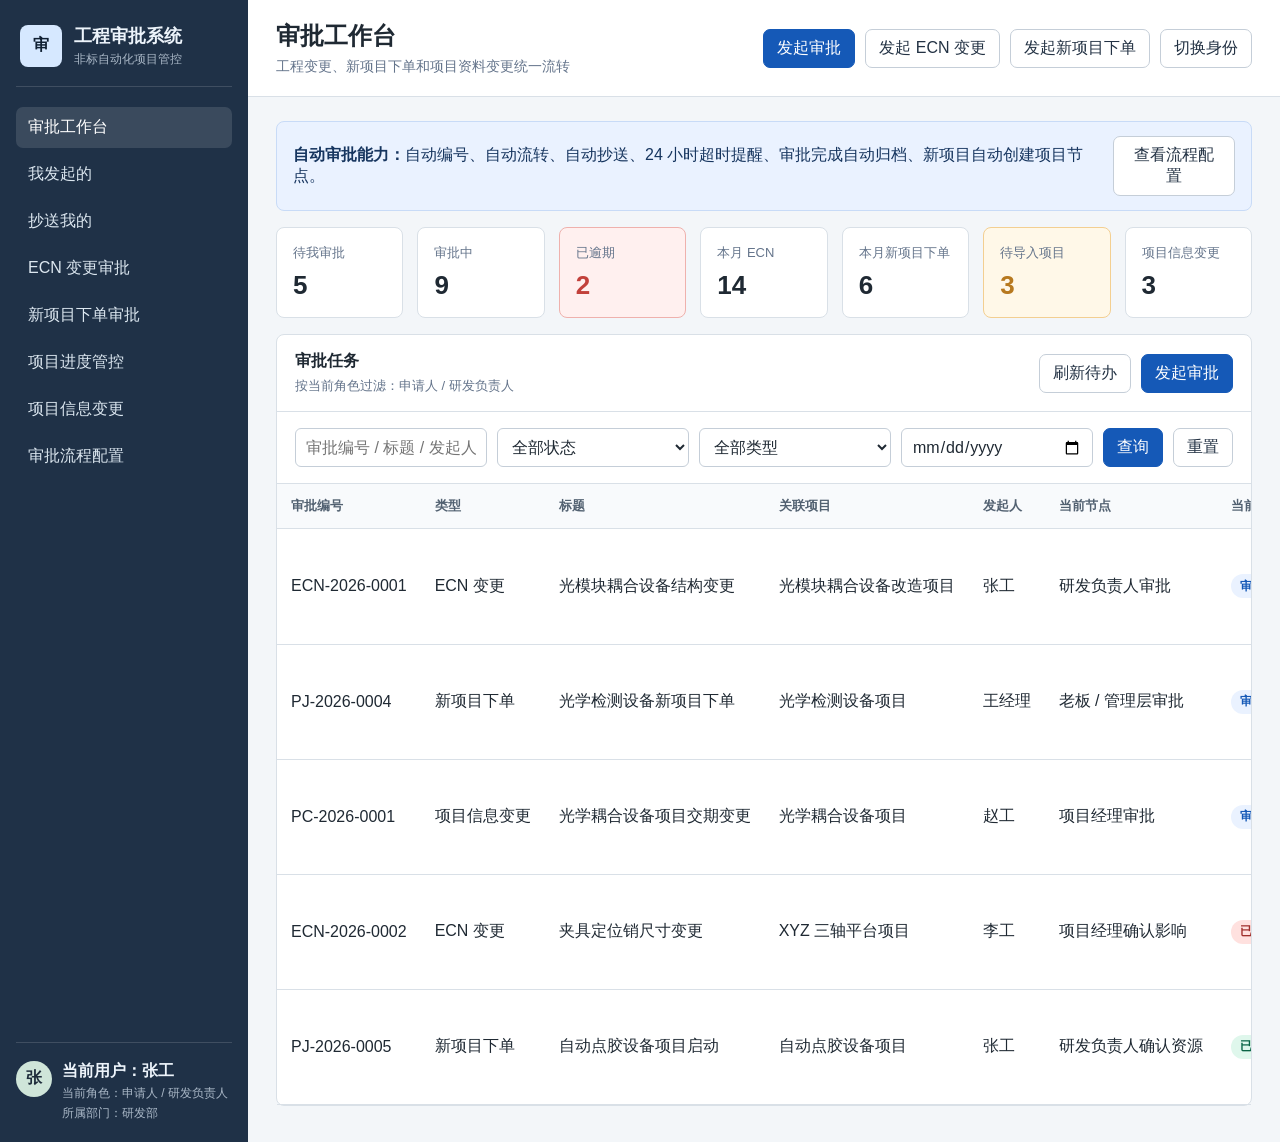
==== frontend-prototype/index.html @ 6fae62ae "Implement approval workflow prototype" ====
<!doctype html>
<html lang="zh-CN">
  <head>
    <meta charset="UTF-8" />
    <meta name="viewport" content="width=device-width, initial-scale=1.0" />
    <title>工程项目自动审批与进度管控 Demo</title>
    <link rel="stylesheet" href="./styles.css" />
  </head>
  <body>
    <div class="app-shell">
      <aside class="sidebar">
        <div class="brand">
          <div class="brand-mark">审</div>
          <div>
            <div class="brand-title">工程审批系统</div>
            <div class="brand-subtitle">非标自动化项目管控</div>
          </div>
        </div>

        <nav class="nav-group" aria-label="主导航">
          <button class="nav-item active" data-route="dashboard">审批工作台</button>
          <button class="nav-item" data-route="mine">我发起的</button>
          <button class="nav-item" data-route="cc">抄送我的</button>
          <button class="nav-item" data-route="ecn-list">ECN 变更审批</button>
          <button class="nav-item" data-route="project-list">新项目下单审批</button>
          <button class="nav-item" data-route="project-progress">项目进度管控</button>
          <button class="nav-item" data-route="project-change">项目信息变更</button>
          <button class="nav-item" data-route="templates">审批流程配置</button>
        </nav>

        <div class="sidebar-user">
          <div class="avatar">张</div>
          <div>
            <div class="user-name" id="current-user-name">当前用户：张工</div>
            <div class="user-role" id="current-user-role">当前角色：申请人 / 研发负责人</div>
            <div class="user-role" id="current-user-dept">所属部门：研发部</div>
          </div>
        </div>
      </aside>

      <main class="main">
        <header class="topbar">
          <div>
            <h1 id="page-title">审批工作台</h1>
            <p id="page-subtitle">工程变更、新项目下单和项目资料变更统一流转</p>
          </div>
          <div class="top-actions">
            <button class="primary-btn" data-action="start-approval">发起审批</button>
            <button class="ghost-btn" data-route="ecn-form">发起 ECN 变更</button>
            <button class="ghost-btn" data-route="project-form">发起新项目下单</button>
            <button class="ghost-btn subtle" data-action="switch-user">切换身份</button>
          </div>
        </header>

        <section id="view-root" class="view-root"></section>
      </main>
    </div>

    <div id="modal" class="modal-backdrop hidden" role="dialog" aria-modal="true">
      <div class="modal">
        <div class="modal-header">
          <h2 id="modal-title">操作确认</h2>
          <button class="icon-btn" data-action="close-modal" aria-label="关闭">×</button>
        </div>
        <div id="modal-body" class="modal-body"></div>
        <div class="modal-footer">
          <button class="ghost-btn" data-action="close-modal">取消</button>
          <button class="primary-btn" data-action="close-modal">确认</button>
        </div>
      </div>
    </div>

    <script src="./app.js"></script>
  </body>
</html>
---- frontend-prototype/styles.css ----
:root {
  --bg: #f3f6f9;
  --panel: #ffffff;
  --line: #d9e0e7;
  --line-strong: #c5ced8;
  --text: #1f2933;
  --muted: #64748b;
  --soft: #eef3f7;
  --primary: #1559b7;
  --primary-strong: #103f85;
  --green: #0f8a5f;
  --red: #c2413b;
  --amber: #b7791f;
  --teal: #087f8c;
  --blue-soft: #eaf2ff;
  --radius: 8px;
  font-family: "Microsoft YaHei", "PingFang SC", Arial, sans-serif;
}

* {
  box-sizing: border-box;
}

body {
  margin: 0;
  color: var(--text);
  background: var(--bg);
}

button,
input,
select,
textarea {
  font: inherit;
}

button {
  cursor: pointer;
}

.app-shell {
  display: grid;
  grid-template-columns: 248px 1fr;
  min-height: 100vh;
}

.sidebar {
  display: flex;
  flex-direction: column;
  gap: 20px;
  padding: 20px 16px;
  color: #edf4fb;
  background: #1f3147;
}

.brand {
  display: flex;
  align-items: center;
  gap: 12px;
  padding: 4px 4px 18px;
  border-bottom: 1px solid rgba(255, 255, 255, 0.14);
}

.brand-mark {
  display: grid;
  width: 42px;
  height: 42px;
  place-items: center;
  border-radius: 8px;
  color: #102033;
  font-weight: 800;
  background: #d6e8ff;
}

.brand-title {
  font-size: 18px;
  font-weight: 700;
}

.brand-subtitle,
.user-role {
  margin-top: 3px;
  color: #aab8c7;
  font-size: 12px;
}

.brand-subtitle {
  max-width: 150px;
  line-height: 1.4;
}

.nav-group {
  display: grid;
  gap: 6px;
}

.nav-item {
  width: 100%;
  padding: 10px 12px;
  color: #dce7f0;
  text-align: left;
  background: transparent;
  border: 0;
  border-radius: 7px;
}

.nav-item:hover,
.nav-item.active {
  color: #ffffff;
  background: rgba(255, 255, 255, 0.12);
}

.sidebar-user {
  display: grid;
  grid-template-columns: 36px 1fr;
  align-items: start;
  gap: 10px;
  padding-top: 18px;
  margin-top: auto;
  border-top: 1px solid rgba(255, 255, 255, 0.14);
}

.avatar {
  display: grid;
  width: 36px;
  height: 36px;
  place-items: center;
  color: #1d2b3a;
  font-weight: 700;
  background: #cfe5d9;
  border-radius: 50%;
}

.user-name {
  font-weight: 700;
}

.main {
  min-width: 0;
}

.topbar {
  display: flex;
  align-items: center;
  justify-content: space-between;
  gap: 24px;
  padding: 20px 28px;
  background: var(--panel);
  border-bottom: 1px solid var(--line);
}

h1,
h2,
h3,
p {
  margin: 0;
}

h1 {
  font-size: 24px;
}

#page-subtitle {
  margin-top: 6px;
  color: var(--muted);
  font-size: 14px;
}

.top-actions,
.toolbar,
.button-row,
.modal-footer {
  display: flex;
  align-items: center;
  gap: 10px;
  flex-wrap: wrap;
}

.top-actions {
  justify-content: flex-end;
}

.view-root {
  padding: 24px 28px 36px;
}

.layout-grid {
  display: grid;
  gap: 16px;
}

.summary-grid {
  display: grid;
  grid-template-columns: repeat(4, minmax(150px, 1fr));
  gap: 14px;
  margin-bottom: 16px;
}

.summary-grid.six {
  grid-template-columns: repeat(6, minmax(120px, 1fr));
}

.summary-grid.seven {
  grid-template-columns: repeat(7, minmax(110px, 1fr));
}

.metric {
  padding: 16px;
  background: var(--panel);
  border: 1px solid var(--line);
  border-radius: var(--radius);
}

.metric.warning {
  border-color: #f3cf91;
  background: #fff8e8;
}

.metric.danger {
  border-color: #efb1ad;
  background: #fff0ef;
}

.metric-label {
  color: var(--muted);
  font-size: 13px;
}

.metric-value {
  margin-top: 8px;
  font-size: 26px;
  font-weight: 800;
}

.metric.warning .metric-value {
  color: var(--amber);
}

.metric.danger .metric-value {
  color: var(--red);
}

.panel {
  background: var(--panel);
  border: 1px solid var(--line);
  border-radius: var(--radius);
}

.panel-header {
  display: flex;
  align-items: center;
  justify-content: space-between;
  gap: 16px;
  padding: 16px 18px;
  border-bottom: 1px solid var(--line);
}

.panel-title {
  font-size: 16px;
  font-weight: 800;
}

.panel-subtitle {
  margin-top: 5px;
  color: var(--muted);
  font-size: 13px;
}

.filters {
  display: grid;
  grid-template-columns: repeat(4, minmax(140px, 1fr)) auto;
  gap: 10px;
  padding: 16px 18px;
  border-bottom: 1px solid var(--line);
}

.form-grid {
  display: grid;
  grid-template-columns: repeat(2, minmax(0, 1fr));
  gap: 14px 16px;
  padding: 18px;
}

.form-grid.three {
  grid-template-columns: repeat(3, minmax(0, 1fr));
}

.form-grid.modal-form {
  grid-template-columns: repeat(2, minmax(0, 1fr));
  padding: 0;
}

.field {
  display: grid;
  gap: 6px;
}

.field.full {
  grid-column: 1 / -1;
}

label {
  color: #344054;
  font-size: 13px;
  font-weight: 700;
}

input,
select,
textarea {
  width: 100%;
  min-height: 38px;
  padding: 8px 10px;
  color: var(--text);
  background: #fff;
  border: 1px solid var(--line-strong);
  border-radius: 6px;
}

textarea {
  min-height: 92px;
  resize: vertical;
}

.radio-row {
  display: flex;
  gap: 8px;
  flex-wrap: wrap;
}

.segmented {
  display: inline-flex;
  overflow: hidden;
  border: 1px solid var(--line-strong);
  border-radius: 7px;
}

.segmented button {
  min-width: 72px;
  padding: 8px 12px;
  background: #fff;
  border: 0;
  border-right: 1px solid var(--line-strong);
}

.segmented button:last-child {
  border-right: 0;
}

.segmented button.active {
  color: #fff;
  background: var(--primary);
}

.primary-btn,
.ghost-btn,
.danger-btn,
.success-btn,
.icon-btn {
  min-height: 36px;
  padding: 8px 13px;
  border-radius: 7px;
  border: 1px solid transparent;
}

.primary-btn {
  color: #fff;
  background: var(--primary);
  border-color: var(--primary);
}

.primary-btn:hover {
  background: var(--primary-strong);
}

.primary-btn.alt {
  background: var(--teal);
  border-color: var(--teal);
}

.subtle {
  color: #526171;
  background: #f8fafc;
}

.ghost-btn {
  color: #233244;
  background: #fff;
  border-color: var(--line-strong);
}

.danger-btn {
  color: #fff;
  background: var(--red);
}

.success-btn {
  color: #fff;
  background: var(--green);
}

.icon-btn {
  width: 36px;
  padding: 0;
  font-size: 22px;
  background: #fff;
  border-color: var(--line-strong);
}

.table-wrap {
  overflow-x: auto;
}

table {
  width: 100%;
  min-width: 960px;
  border-collapse: collapse;
}

th,
td {
  padding: 13px 14px;
  text-align: left;
  border-bottom: 1px solid var(--line);
  white-space: nowrap;
}

.wrap-cell {
  white-space: normal;
  min-width: 240px;
  line-height: 1.5;
}

th {
  color: #526171;
  font-size: 13px;
  background: #f8fafc;
}

tr:hover td {
  background: #f9fbfd;
}

.status {
  display: inline-flex;
  align-items: center;
  min-height: 24px;
  padding: 3px 9px;
  border-radius: 999px;
  font-size: 12px;
  font-weight: 700;
}

.status.pending {
  color: #1559b7;
  background: #eaf2ff;
}

.status.approved {
  color: #086344;
  background: #dff7ec;
}

.status.returned {
  color: #8a5600;
  background: #ffe8bf;
}

.status.rejected {
  color: #9f2e2b;
  background: #ffe1df;
}

.status.draft {
  color: #44546a;
  background: #e8edf3;
}

.status.unread {
  color: #125f70;
  background: #dff5f8;
}

.status.overdue,
.status.delayed {
  color: #9f2e2b;
  background: #ffe1df;
}

.status.running,
.status.warning {
  color: #7a4c0c;
  background: #fff3d6;
}

.status.notStarted {
  color: #44546a;
  background: #e8edf3;
}

.status.completed,
.status.archived,
.status.read {
  color: #086344;
  background: #dff7ec;
}

.detail-grid {
  display: grid;
  grid-template-columns: 1.1fr 0.9fr;
  gap: 16px;
}

.project-detail-layout {
  grid-template-columns: 1fr 1fr;
}

.wide {
  grid-column: 1 / -1;
}

.info-list {
  display: grid;
  grid-template-columns: repeat(2, minmax(0, 1fr));
  gap: 12px;
  padding: 18px;
}

.info-list.three-cols {
  grid-template-columns: repeat(3, minmax(0, 1fr));
}

.info-item {
  min-width: 0;
}

.info-label {
  color: var(--muted);
  font-size: 12px;
}

.info-value {
  margin-top: 5px;
  font-weight: 700;
  overflow-wrap: anywhere;
}

.steps {
  display: grid;
  gap: 12px;
  padding: 18px;
}

.step {
  display: grid;
  grid-template-columns: 30px 1fr;
  gap: 10px;
}

.step-dot {
  display: grid;
  width: 28px;
  height: 28px;
  place-items: center;
  color: #fff;
  background: var(--line-strong);
  border-radius: 50%;
  font-size: 13px;
  font-weight: 800;
}

.step.done .step-dot {
  background: var(--green);
}

.step.now .step-dot {
  background: var(--primary);
}

.step-title {
  font-weight: 800;
}

.step-meta {
  margin-top: 4px;
  color: var(--muted);
  font-size: 13px;
}

.timeline {
  display: grid;
  gap: 12px;
  padding: 18px;
}

.automation-strip {
  display: flex;
  align-items: center;
  justify-content: space-between;
  gap: 16px;
  padding: 14px 16px;
  margin-bottom: 16px;
  color: #16355f;
  background: #eaf2ff;
  border: 1px solid #c8dbf7;
  border-radius: var(--radius);
}

.timeline-board {
  display: grid;
  gap: 16px;
  margin: 16px 0;
}

.project-card {
  padding: 18px;
}

.project-card-head,
.project-card-footer,
.progress-info {
  display: flex;
  align-items: center;
  justify-content: space-between;
  gap: 16px;
}

.project-card h2 {
  margin-top: 4px;
  font-size: 20px;
}

.project-code,
.project-meta {
  color: var(--muted);
  font-size: 13px;
}

.project-meta {
  margin-top: 6px;
}

.project-progress {
  margin-top: 16px;
}

.progress-info {
  margin-bottom: 7px;
  color: var(--muted);
  font-size: 13px;
}

.progress-info strong {
  color: var(--text);
}

.progress-track {
  height: 9px;
  overflow: hidden;
  background: #e7edf3;
  border-radius: 999px;
}

.progress-track div {
  height: 100%;
  background: var(--primary);
  border-radius: inherit;
}

.progress-block {
  padding: 0 18px 18px;
}

.node-strip {
  display: grid;
  grid-template-columns: repeat(6, minmax(118px, 1fr));
  gap: 10px;
  margin-top: 18px;
  overflow-x: auto;
  padding-bottom: 2px;
}

.node-strip.detail-nodes {
  grid-template-columns: repeat(11, minmax(126px, 1fr));
  padding: 18px;
  margin-top: 0;
}

.time-node {
  min-height: 112px;
  padding: 12px;
  border: 1px solid var(--line);
  border-radius: 8px;
  background: #f8fafc;
}

.time-node.done {
  border-color: #acd9c6;
  background: #eefaf4;
}

.time-node.completed {
  border-color: #acd9c6;
  background: #eefaf4;
}

.time-node.now {
  border-color: #a9c7ef;
  background: #eef5ff;
}

.time-node.running {
  border-color: #a9c7ef;
  background: #eef5ff;
}

.time-node.risk {
  border-color: #f2c0b8;
  background: #fff0ee;
}

.time-node.warning,
.time-node.delayed {
  border-color: #f2c0b8;
  background: #fff0ee;
}

.node-index {
  display: grid;
  width: 26px;
  height: 26px;
  place-items: center;
  color: #fff;
  font-size: 12px;
  font-weight: 800;
  background: #8a98a8;
  border-radius: 50%;
}

.time-node.done .node-index {
  background: var(--green);
}

.time-node.completed .node-index {
  background: var(--green);
}

.time-node.now .node-index {
  background: var(--primary);
}

.time-node.running .node-index {
  background: var(--primary);
}

.time-node.risk .node-index {
  background: var(--red);
}

.time-node.warning .node-index,
.time-node.delayed .node-index {
  background: var(--red);
}

.node-name {
  margin-top: 12px;
  font-weight: 800;
}

.node-date {
  margin-top: 5px;
  color: var(--muted);
  font-size: 13px;
}

.node-owner {
  margin-top: 6px;
  color: #344054;
  font-size: 12px;
  font-weight: 700;
}

.project-card-footer {
  margin-top: 16px;
  padding-top: 14px;
  border-top: 1px solid var(--line);
}

.risk {
  display: inline-flex;
  align-items: center;
  min-height: 26px;
  padding: 4px 10px;
  border-radius: 999px;
  font-size: 12px;
  font-weight: 800;
  white-space: nowrap;
}

.risk.safe {
  color: #086344;
  background: #dff7ec;
}

.risk.warning {
  color: #8a5600;
  background: #ffe8bf;
}

.risk.danger {
  color: #9f2e2b;
  background: #ffe1df;
}

.auto-list,
.attachment-list {
  display: grid;
  gap: 10px;
  padding: 18px;
}

.auto-list span,
.attachment-list div {
  padding: 10px 12px;
  background: #f8fafc;
  border: 1px solid var(--line);
  border-radius: 7px;
}

.compare-grid {
  display: grid;
  grid-template-columns: repeat(2, minmax(0, 1fr));
  gap: 14px;
  padding: 18px;
}

.compare-grid > div {
  padding: 14px;
  min-height: 126px;
  background: #f8fafc;
  border: 1px solid var(--line);
  border-radius: 8px;
}

.compare-label {
  margin-bottom: 8px;
  color: var(--muted);
  font-size: 13px;
  font-weight: 800;
}

.flow-steps {
  grid-template-columns: 1fr;
}

.check-grid {
  display: flex;
  flex-wrap: wrap;
  gap: 8px;
}

.check-pill {
  display: inline-flex;
  align-items: center;
  gap: 6px;
  min-height: 34px;
  padding: 6px 10px;
  font-weight: 500;
  background: #f8fafc;
  border: 1px solid var(--line-strong);
  border-radius: 999px;
}

.check-pill input {
  width: auto;
  min-height: auto;
}

.upload-box {
  display: flex;
  align-items: center;
  gap: 10px;
  flex-wrap: wrap;
  min-height: 64px;
  padding: 12px;
  color: var(--muted);
  background: #f8fafc;
  border: 1px dashed var(--line-strong);
  border-radius: 8px;
}

.choice-list {
  display: grid;
  gap: 10px;
}

.choice-list button {
  padding: 14px;
  text-align: left;
  color: #17375e;
  font-weight: 800;
  background: #f8fafc;
  border: 1px solid var(--line);
  border-radius: 8px;
}

.choice-list button:hover {
  border-color: #a9c7ef;
  background: #eef5ff;
}

.form-error {
  min-height: 20px;
  color: var(--red);
  font-size: 13px;
}

.log-item {
  padding: 12px;
  background: var(--soft);
  border-radius: 7px;
}

.log-title {
  font-weight: 800;
}

.log-meta {
  margin-top: 4px;
  color: var(--muted);
  font-size: 13px;
}

.modal-backdrop {
  position: fixed;
  inset: 0;
  display: grid;
  place-items: center;
  padding: 20px;
  background: rgba(15, 23, 42, 0.42);
  z-index: 20;
}

.modal-backdrop.hidden {
  display: none;
}

.modal {
  width: min(720px, 100%);
  background: #fff;
  border-radius: var(--radius);
  box-shadow: 0 18px 60px rgba(15, 23, 42, 0.28);
}

.modal-table {
  max-height: 360px;
}

.modal-table table {
  min-width: 820px;
}

.modal-header,
.modal-footer {
  padding: 16px 18px;
}

.modal-header {
  display: flex;
  align-items: center;
  justify-content: space-between;
  border-bottom: 1px solid var(--line);
}

.modal-body {
  display: grid;
  gap: 12px;
  padding: 18px;
}

.modal-footer {
  justify-content: flex-end;
  border-top: 1px solid var(--line);
}

@media (max-width: 980px) {
  .app-shell {
    grid-template-columns: 1fr;
  }

  .sidebar {
    position: static;
  }

  .topbar,
  .detail-grid,
  .project-card-head,
  .project-card-footer {
    display: grid;
  }

  .summary-grid,
  .summary-grid.six,
  .summary-grid.seven,
  .filters,
  .form-grid,
  .form-grid.three,
  .form-grid.modal-form,
  .info-list,
  .info-list.three-cols,
  .compare-grid,
  .node-strip {
    grid-template-columns: 1fr;
  }

  .automation-strip {
    display: grid;
  }
}
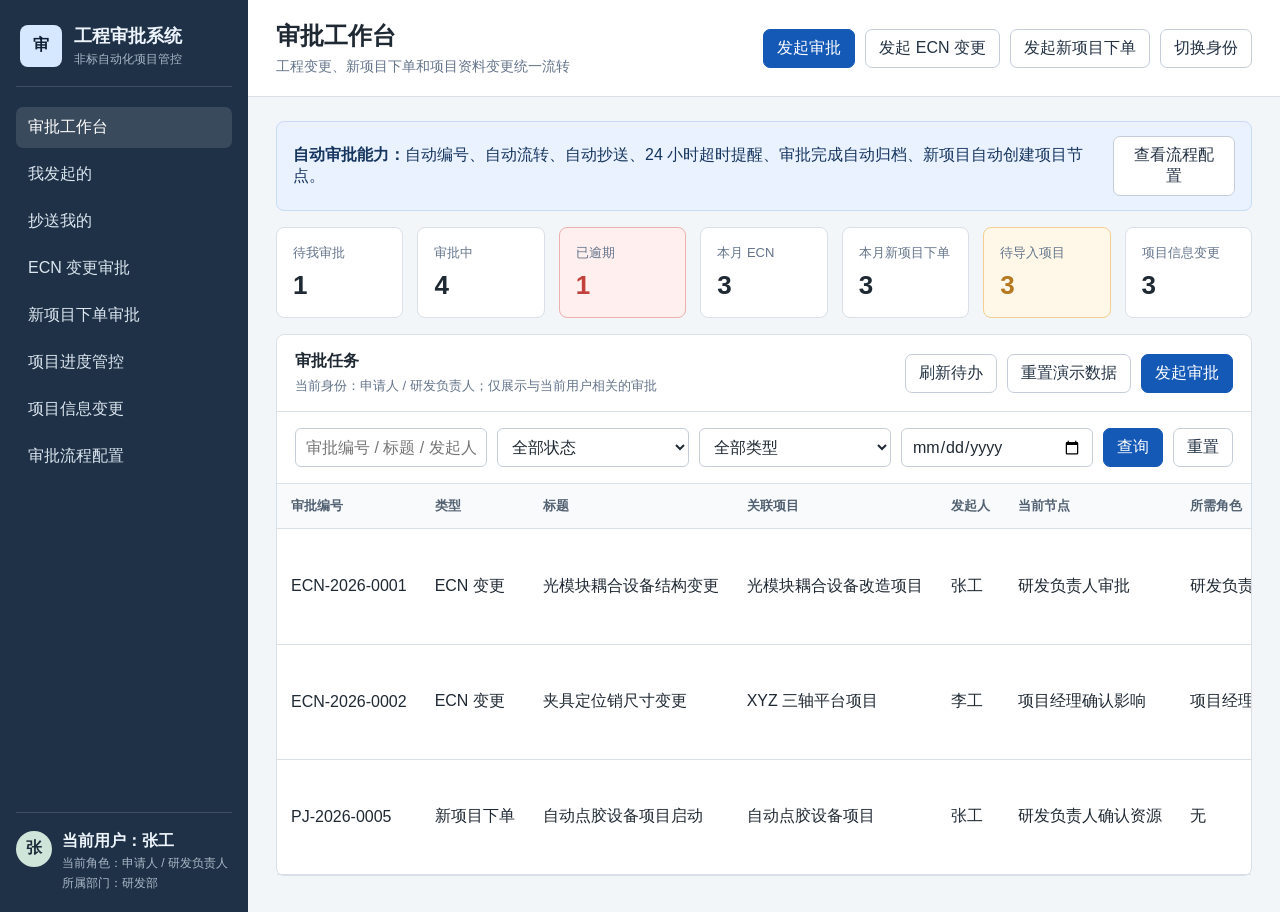
==== commit 37050ae6: "Split approval workflow service layer" ====
--- a/frontend-prototype/index.html
+++ b/frontend-prototype/index.html
@@ -70,6 +70,7 @@
       </div>
     </div>
 
+    <script src="./js/workflow-service.js"></script>
     <script src="./app.js"></script>
   </body>
 </html>
--- a/frontend-prototype/styles.css
+++ b/frontend-prototype/styles.css
@@ -471,6 +471,11 @@
   background: #ffe1df;
 }
 
+.status.withdrawn {
+  color: #5f4b32;
+  background: #efe5d8;
+}
+
 .status.draft {
   color: #44546a;
   background: #e8edf3;
@@ -575,6 +580,10 @@
 
 .step.now .step-dot {
   background: var(--primary);
+}
+
+.step.risk .step-dot {
+  background: var(--red);
 }
 
 .step-title {
